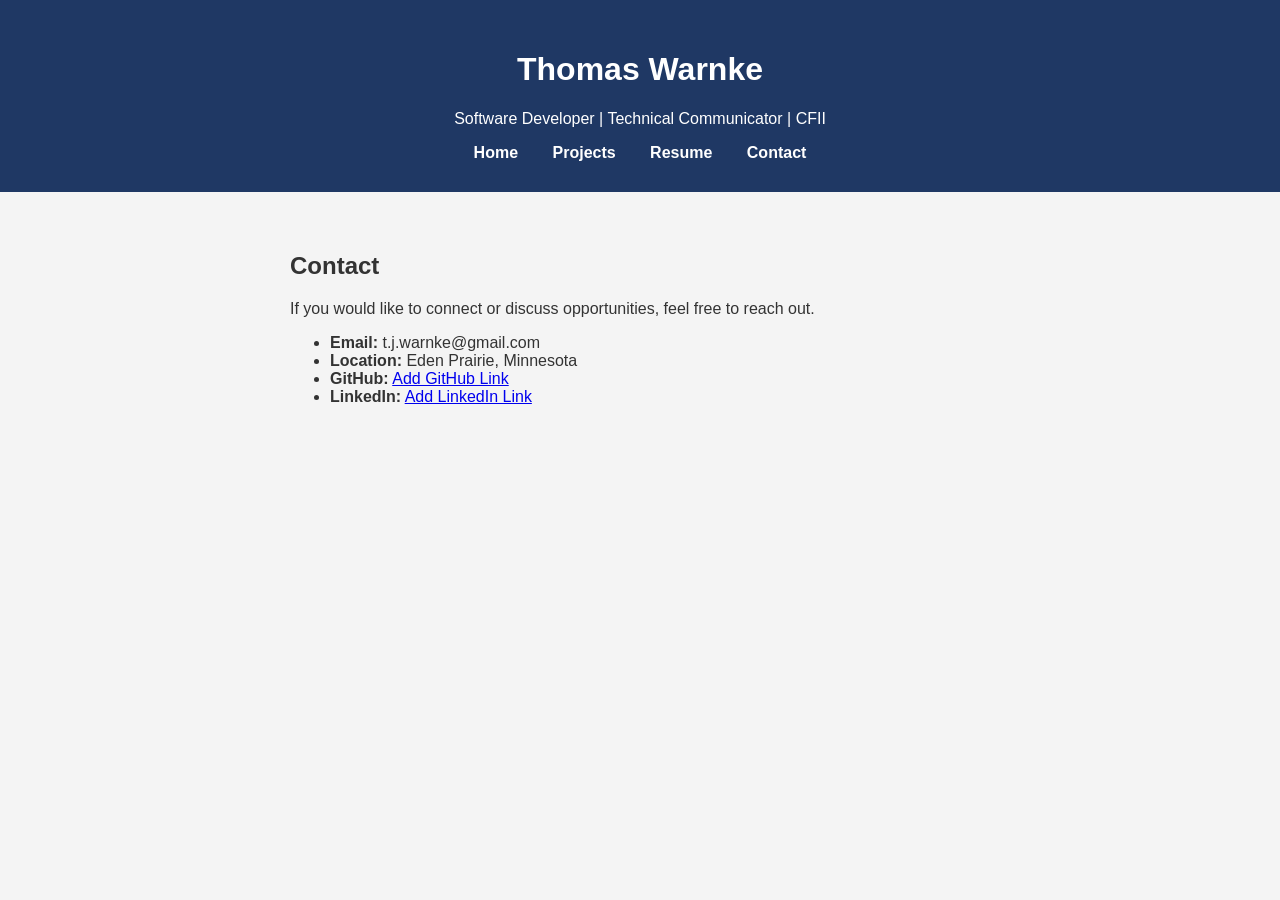
==== contact.html @ 33136bf6 "more pretty" ====
<!DOCTYPE html>
<html lang="en">

<head>
<meta charset="UTF-8">
<title>Contact | Thomas Warnke</title>
<link rel="stylesheet" href="style.css">
</head>

<body>

<header>

<h1>Thomas Warnke</h1>
<p>Software Developer | Technical Communicator | CFII</p>

<nav class="navbar">
<a href="index.html">Home</a>
<a href="projects.html">Projects</a>
<a href="resume.pdf">Resume</a>
<a href="contact.html">Contact</a>
</nav>

</header>

<section class="contact">

<h2>Contact</h2>

<p>If you would like to connect or discuss opportunities, feel free to reach out.</p>

<ul class="contact-list">
<li><strong>Email:</strong> t.j.warnke@gmail.com</li>
<li><strong>Location:</strong> Eden Prairie, Minnesota</li>
<li><strong>GitHub:</strong> <a href="#">Add GitHub Link</a></li>
<li><strong>LinkedIn:</strong> <a href="#">Add LinkedIn Link</a></li>
</ul>

</section>

</body>
</html>
---- style.css ----
body{
font-family: Arial, sans-serif;
margin:0;
background:#f4f4f4;
color:#333;
}

header{
background:#1f3864;
color:white;
text-align:center;
padding:30px;
}

.navbar{
margin-top:15px;
}

.navbar a{
color:white;
text-decoration:none;
margin:0 15px;
font-weight:bold;
}

.navbar a:hover{
text-decoration:underline;
}

.hero{
text-align:center;
padding:60px;
max-width:800px;
margin:auto;
}

.button{
background:#2e75b6;
color:white;
padding:10px 20px;
margin:10px;
display:inline-block;
text-decoration:none;
border-radius:5px;
}

.highlights{
max-width:900px;
margin:auto;
padding:40px;
}

.highlight-card{
background:white;
padding:20px;
margin-top:20px;
border-radius:8px;
box-shadow:0 2px 8px rgba(0,0,0,0.1);
}

.projects{
max-width:900px;
margin:auto;
padding:40px;
}

.project-card{
background:white;
padding:25px;
margin-top:25px;
border-radius:8px;
box-shadow:0 2px 8px rgba(0,0,0,0.1);
}

.contact{
max-width:700px;
margin:auto;
padding:40px;
}

footer{
text-align:center;
padding:20px;
background:#ddd;
margin-top:40px;
}
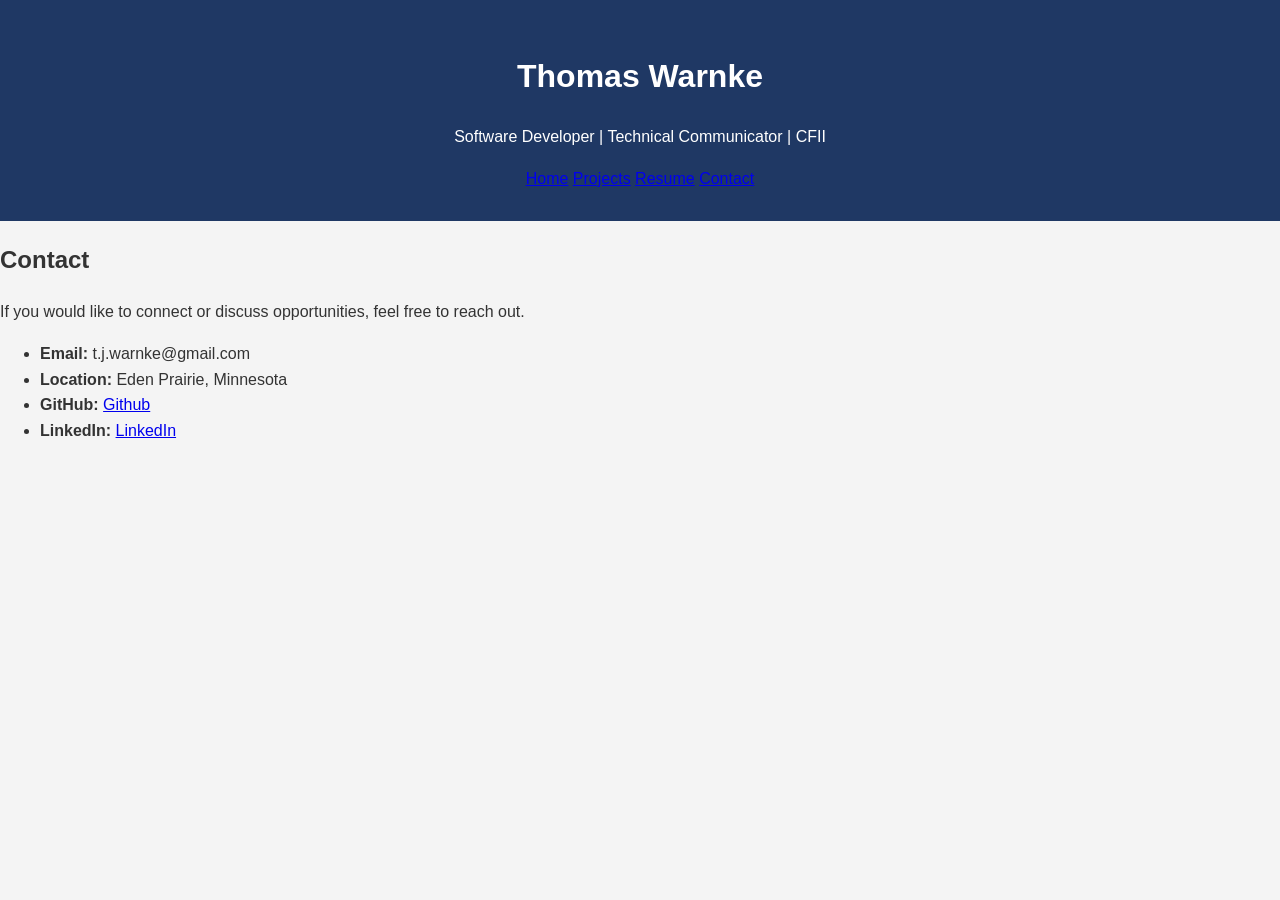
==== commit 063c2074: "fixes and improvements" ====
--- a/contact.html
+++ b/contact.html
@@ -32,8 +32,8 @@
 <ul class="contact-list">
 <li><strong>Email:</strong> t.j.warnke@gmail.com</li>
 <li><strong>Location:</strong> Eden Prairie, Minnesota</li>
-<li><strong>GitHub:</strong> <a href="#">Add GitHub Link</a></li>
-<li><strong>LinkedIn:</strong> <a href="#">Add LinkedIn Link</a></li>
+<li><strong>GitHub:</strong> <a href="https://github.com/tjwarnke">Github</a></li>
+<li><strong>LinkedIn:</strong> <a href="www.linkedin.com/in/tjwarnke/">LinkedIn</a></li>
 </ul>
 
 </section>
--- a/style.css
+++ b/style.css
@@ -3,6 +3,7 @@
 margin:0;
 background:#f4f4f4;
 color:#333;
+line-height:1.6;
 }
 
 header{
@@ -11,6 +12,8 @@
 text-align:center;
 padding:30px;
 }
+
+/* Navigation /
 
 .navbar{
 margin-top:15px;
@@ -27,12 +30,18 @@
 text-decoration:underline;
 }
 
-.hero{
-text-align:center;
-padding:60px;
-max-width:800px;
-margin:auto;
+/ Page layout spacing /
+
+.hero,
+.highlights,
+.projects,
+.contact{
+max-width:900px;
+margin:60px auto;
+padding:0 40px;
 }
+
+/ Buttons /
 
 .button{
 background:#2e75b6;
@@ -44,27 +53,9 @@
 border-radius:5px;
 }
 
-.highlights{
-max-width:900px;
-margin:auto;
-padding:40px;
-}
+/ Highlight cards /
 
 .highlight-card{
-background:white;
-padding:20px;
-margin-top:20px;
-border-radius:8px;
-box-shadow:0 2px 8px rgba(0,0,0,0.1);
-}
-
-.projects{
-max-width:900px;
-margin:auto;
-padding:40px;
-}
-
-.project-card{
 background:white;
 padding:25px;
 margin-top:25px;
@@ -72,15 +63,37 @@
 box-shadow:0 2px 8px rgba(0,0,0,0.1);
 }
 
-.contact{
-max-width:700px;
-margin:auto;
-padding:40px;
+/ Project cards /
+
+.project-card{
+background:white;
+padding:30px;
+margin-top:30px;
+border-radius:8px;
+box-shadow:0 2px 8px rgba(0,0,0,0.1);
 }
+
+/ Contact page spacing /
+
+.contact p{
+margin-bottom:30px;
+}
+
+.contact-list{
+list-style:none;
+padding:0;
+}
+
+.contact-list li{
+margin-bottom:18px;
+font-size:18px;
+}
+
+/ Footer */
 
 footer{
 text-align:center;
-padding:20px;
+padding:25px;
 background:#ddd;
-margin-top:40px;
+margin-top:60px;
 }
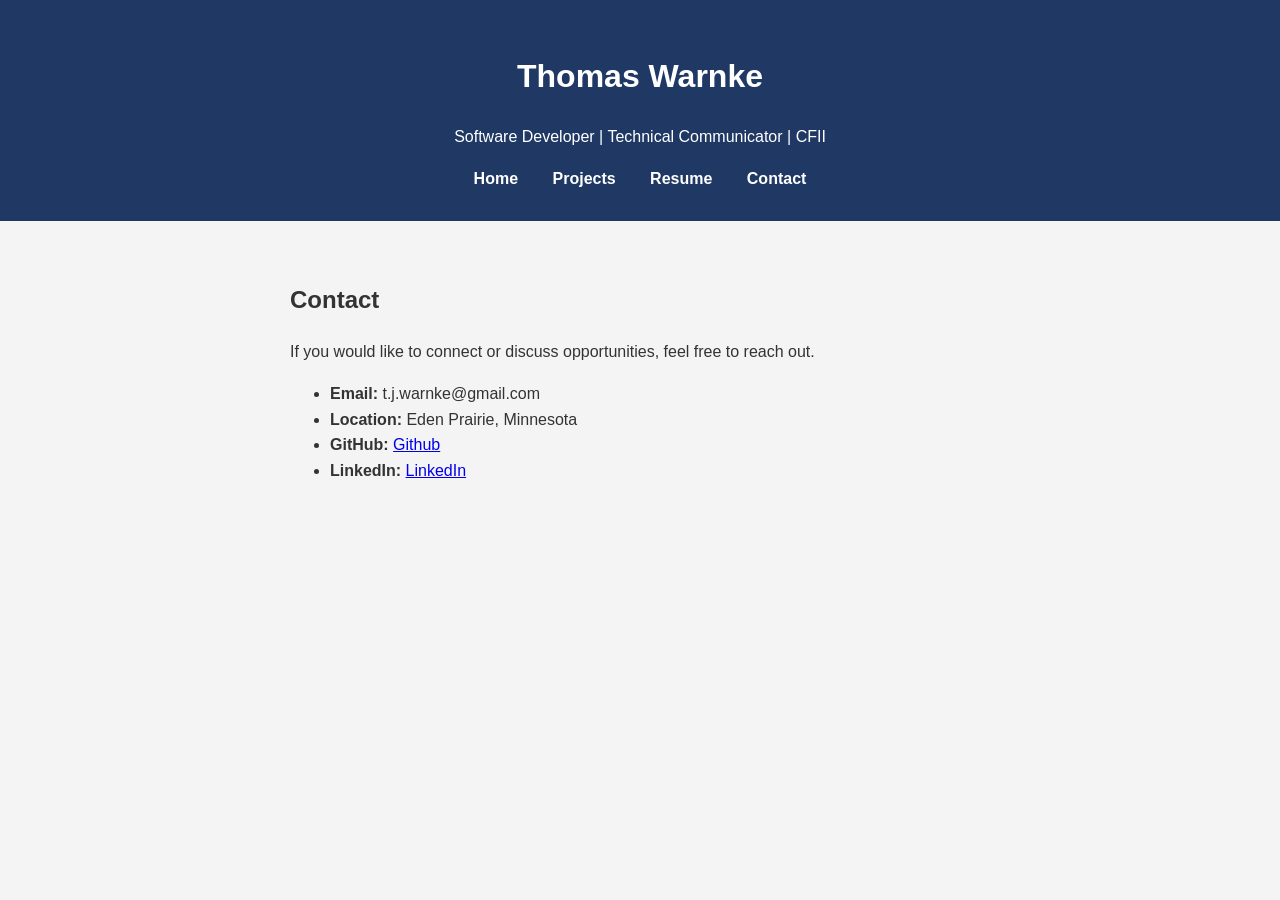
==== commit 5cc5eefb: "fix linkedin link" ====
--- a/contact.html
+++ b/contact.html
@@ -33,7 +33,7 @@
 <li><strong>Email:</strong> t.j.warnke@gmail.com</li>
 <li><strong>Location:</strong> Eden Prairie, Minnesota</li>
 <li><strong>GitHub:</strong> <a href="https://github.com/tjwarnke">Github</a></li>
-<li><strong>LinkedIn:</strong> <a href="www.linkedin.com/in/tjwarnke/">LinkedIn</a></li>
+<li><strong>LinkedIn:</strong> <a href="https://www.linkedin.com/in/tjwarnke/">LinkedIn</a></li>
 </ul>
 
 </section>
--- a/style.css
+++ b/style.css
@@ -12,8 +12,6 @@
 text-align:center;
 padding:30px;
 }
-
-/* Navigation /
 
 .navbar{
 margin-top:15px;
@@ -41,8 +39,6 @@
 padding:0 40px;
 }
 
-/ Buttons /
-
 .button{
 background:#2e75b6;
 color:white;
@@ -53,9 +49,27 @@
 border-radius:5px;
 }
 
-/ Highlight cards /
+.highlights{
+max-width:900px;
+margin:auto;
+padding:40px;
+}
 
 .highlight-card{
+background:white;
+padding:20px;
+margin-top:20px;
+border-radius:8px;
+box-shadow:0 2px 8px rgba(0,0,0,0.1);
+}
+
+.projects{
+max-width:900px;
+margin:auto;
+padding:40px;
+}
+
+.project-card{
 background:white;
 padding:25px;
 margin-top:25px;
@@ -63,37 +77,15 @@
 box-shadow:0 2px 8px rgba(0,0,0,0.1);
 }
 
-/ Project cards /
-
-.project-card{
-background:white;
-padding:30px;
-margin-top:30px;
-border-radius:8px;
-box-shadow:0 2px 8px rgba(0,0,0,0.1);
+.contact{
+max-width:700px;
+margin:auto;
+padding:40px;
 }
-
-/ Contact page spacing /
-
-.contact p{
-margin-bottom:30px;
-}
-
-.contact-list{
-list-style:none;
-padding:0;
-}
-
-.contact-list li{
-margin-bottom:18px;
-font-size:18px;
-}
-
-/ Footer */
 
 footer{
 text-align:center;
-padding:25px;
+padding:20px;
 background:#ddd;
-margin-top:60px;
+margin-top:40px;
 }
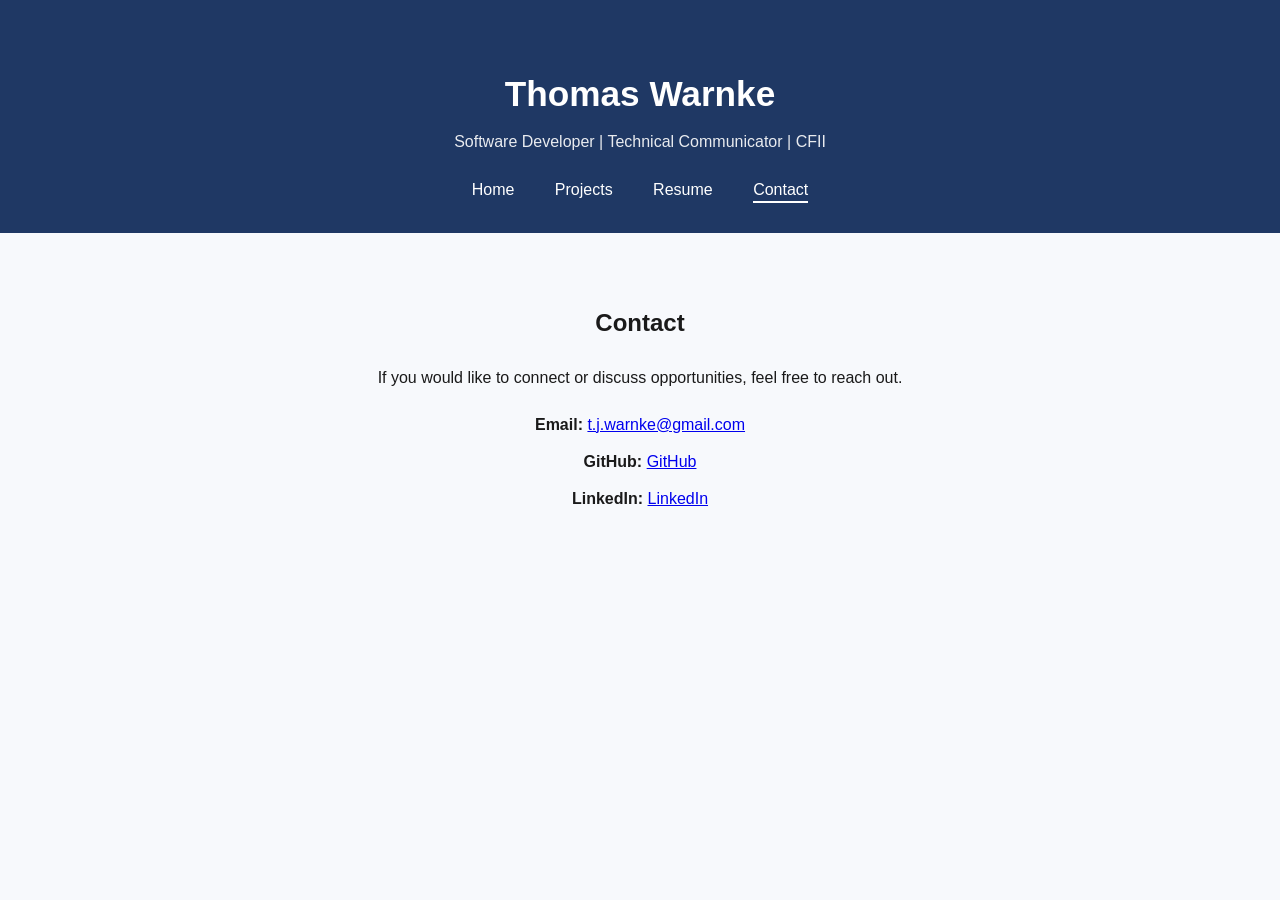
==== commit f1d13b60: "changes and improvements fix some formatting things including increased mobile support. Added a favi" ====
--- a/contact.html
+++ b/contact.html
@@ -5,6 +5,8 @@
 <meta charset="UTF-8">
 <title>Contact | Thomas Warnke</title>
 <link rel="stylesheet" href="style.css">
+<meta name="viewport" content="width=device-width, initial-scale=1.0">
+<link rel="icon" type="image/png" href="favicon.png">
 </head>
 
 <body>
@@ -18,7 +20,7 @@
 <a href="index.html">Home</a>
 <a href="projects.html">Projects</a>
 <a href="resume.pdf">Resume</a>
-<a href="contact.html">Contact</a>
+<a href="contact.html" class="active">Contact</a>
 </nav>
 
 </header>
@@ -30,9 +32,8 @@
 <p>If you would like to connect or discuss opportunities, feel free to reach out.</p>
 
 <ul class="contact-list">
-<li><strong>Email:</strong> t.j.warnke@gmail.com</li>
-<li><strong>Location:</strong> Eden Prairie, Minnesota</li>
-<li><strong>GitHub:</strong> <a href="https://github.com/tjwarnke">Github</a></li>
+<li><strong>Email:</strong> <a href="mailto:t.j.warnke@gmail.com">t.j.warnke@gmail.com</a></li>
+<li><strong>GitHub:</strong> <a href="https://github.com/tjwarnke">GitHub</a></li>
 <li><strong>LinkedIn:</strong> <a href="https://www.linkedin.com/in/tjwarnke/">LinkedIn</a></li>
 </ul>
 
--- a/style.css
+++ b/style.css
@@ -1,91 +1,236 @@
-body{
-font-family: Arial, sans-serif;
-margin:0;
-background:#f4f4f4;
-color:#333;
-line-height:1.6;
-}
-
-header{
-background:#1f3864;
-color:white;
-text-align:center;
-padding:30px;
-}
-
-.navbar{
-margin-top:15px;
-}
-
-.navbar a{
-color:white;
-text-decoration:none;
-margin:0 15px;
-font-weight:bold;
-}
-
-.navbar a:hover{
-text-decoration:underline;
-}
-
-/ Page layout spacing /
-
+/* Global Reset & Base */
+* {
+    box-sizing: border-box;
+}
+
+body {
+    font-family: -apple-system, BlinkMacSystemFont, "Segoe UI", Roboto, sans-serif;
+    margin: 0;
+    background: #f7f9fc;
+    color: #1a1a1a;
+    line-height: 1.7;
+}
+
+/* Header */
+header {
+    background: #1f3864;
+    color: white;
+    text-align: center;
+    padding: 40px 20px 30px;
+}
+
+header h1 {
+    margin-bottom: 5px;
+    font-size: 2.2rem;
+}
+
+header p {
+    margin: 0;
+    opacity: 0.9;
+}
+
+/* Navbar */
+.navbar {
+    margin-top: 20px;
+}
+
+.navbar a {
+    color: white;
+    text-decoration: none;
+    margin: 0 18px;
+    font-weight: 500;
+    position: relative;
+    padding-bottom: 5px;
+}
+
+/* Hover + Active underline animation */
+.navbar a::after {
+    content: "";
+    position: absolute;
+    left: 0;
+    bottom: 0;
+    width: 0%;
+    height: 2px;
+    background: #ffffff;
+    transition: width 0.3s ease;
+}
+
+.navbar a:hover::after,
+.navbar a.active::after {
+    width: 100%;
+}
+
+/* Sections */
 .hero,
 .highlights,
 .projects,
-.contact{
-max-width:900px;
-margin:60px auto;
-padding:0 40px;
-}
-
-.button{
-background:#2e75b6;
-color:white;
-padding:10px 20px;
-margin:10px;
-display:inline-block;
-text-decoration:none;
-border-radius:5px;
-}
-
-.highlights{
-max-width:900px;
-margin:auto;
-padding:40px;
-}
-
-.highlight-card{
-background:white;
-padding:20px;
-margin-top:20px;
-border-radius:8px;
-box-shadow:0 2px 8px rgba(0,0,0,0.1);
-}
-
-.projects{
-max-width:900px;
-margin:auto;
-padding:40px;
-}
-
-.project-card{
-background:white;
-padding:25px;
-margin-top:25px;
-border-radius:8px;
-box-shadow:0 2px 8px rgba(0,0,0,0.1);
-}
-
-.contact{
-max-width:700px;
-margin:auto;
-padding:40px;
-}
-
-footer{
-text-align:center;
-padding:20px;
-background:#ddd;
-margin-top:40px;
-}+.contact {
+    max-width: 1000px;
+    margin: 70px auto;
+    padding: 0 30px;
+    text-align: center;
+}
+
+/* Hero */
+.hero h2 {
+    font-size: 2rem;
+    margin-bottom: 15px;
+}
+
+.hero p {
+    max-width: 650px;
+    margin: 0 auto 25px;
+    color: #444;
+}
+
+/* Buttons */
+.button {
+    background: #2e75b6;
+    color: white;
+    padding: 12px 24px;
+    margin: 10px;
+    display: inline-block;
+    text-decoration: none;
+    border-radius: 6px;
+    font-weight: 500;
+    transition: all 0.25s ease;
+}
+
+.button:hover {
+    background: #245a8d;
+    transform: translateY(-2px);
+}
+
+/* Cards Layout */
+.highlight-card,
+.project-card {
+    background: white;
+    padding: 25px;
+    margin-top: 25px;
+    border-radius: 10px;
+    box-shadow: 0 4px 14px rgba(0, 0, 0, 0.08);
+    text-align: left;
+    transition: transform 0.2s ease, box-shadow 0.2s ease;
+    height:100%;
+}
+
+.highlight-card:hover,
+.project-card:hover {
+    transform: translateY(-4px);
+    box-shadow: 0 8px 20px rgba(0, 0, 0, 0.12);
+}
+
+/* Grid for Highlights */
+.highlights {
+    max-width: 1000px;
+    margin: 70px auto;
+    padding: 0 30px;
+
+    display: grid;
+    grid-template-columns: repeat(auto-fit, minmax(250px, 1fr));
+    gap: 25px;
+
+    align-items: stretch;
+}
+
+.highlights h2 {
+    grid-column: 1 / -1;
+    text-align: center;
+}
+
+
+/* Projects */
+.projects {
+    max-width: 1000px;
+}
+
+/* Contact */
+.contact {
+    max-width: 700px;
+}
+
+.contact-list {
+    list-style: none;
+    padding: 0;
+    margin-top: 20px;
+}
+
+.contact-list li {
+    margin: 10px 0;
+    font-size: 1.05rem;
+}
+
+/* Footer */
+footer {
+    text-align: center;
+    padding: 25px;
+    background: #e5e7eb;
+    margin-top: 60px;
+    font-size: 0.9rem;
+    color: #555;
+}
+
+/* Mobile Responsiveness */
+@media (max-width: 768px) {
+
+    header {
+        padding: 25px 15px;
+    }
+
+    header h1 {
+        font-size: 1.8rem;
+    }
+
+    header p {
+        font-size: 0.95rem;
+    }
+
+    /* Stack navbar vertically */
+    .navbar {
+        display: flex;
+        flex-direction: column;
+        gap: 10px;
+    }
+
+    .navbar a {
+        margin: 0;
+    }
+
+    /* Reduce section spacing */
+    .hero,
+    .highlights,
+    .projects,
+    .contact {
+        margin: 40px auto;
+        padding: 0 20px;
+    }
+
+    .hero h2 {
+        font-size: 1.6rem;
+    }
+
+    .hero p {
+        font-size: 0.95rem;
+    }
+
+    /* Buttons full width */
+    .button {
+        display: block;
+        width: 100%;
+        max-width: 300px;
+        margin: 10px auto;
+        text-align: center;
+    }
+
+    /* Cards spacing */
+    .highlight-card,
+    .project-card {
+        padding: 20px;
+        height: 100%;
+}
+    }
+
+    /* Contact text */
+    .contact-list li {
+        font-size: 1rem;
+    }
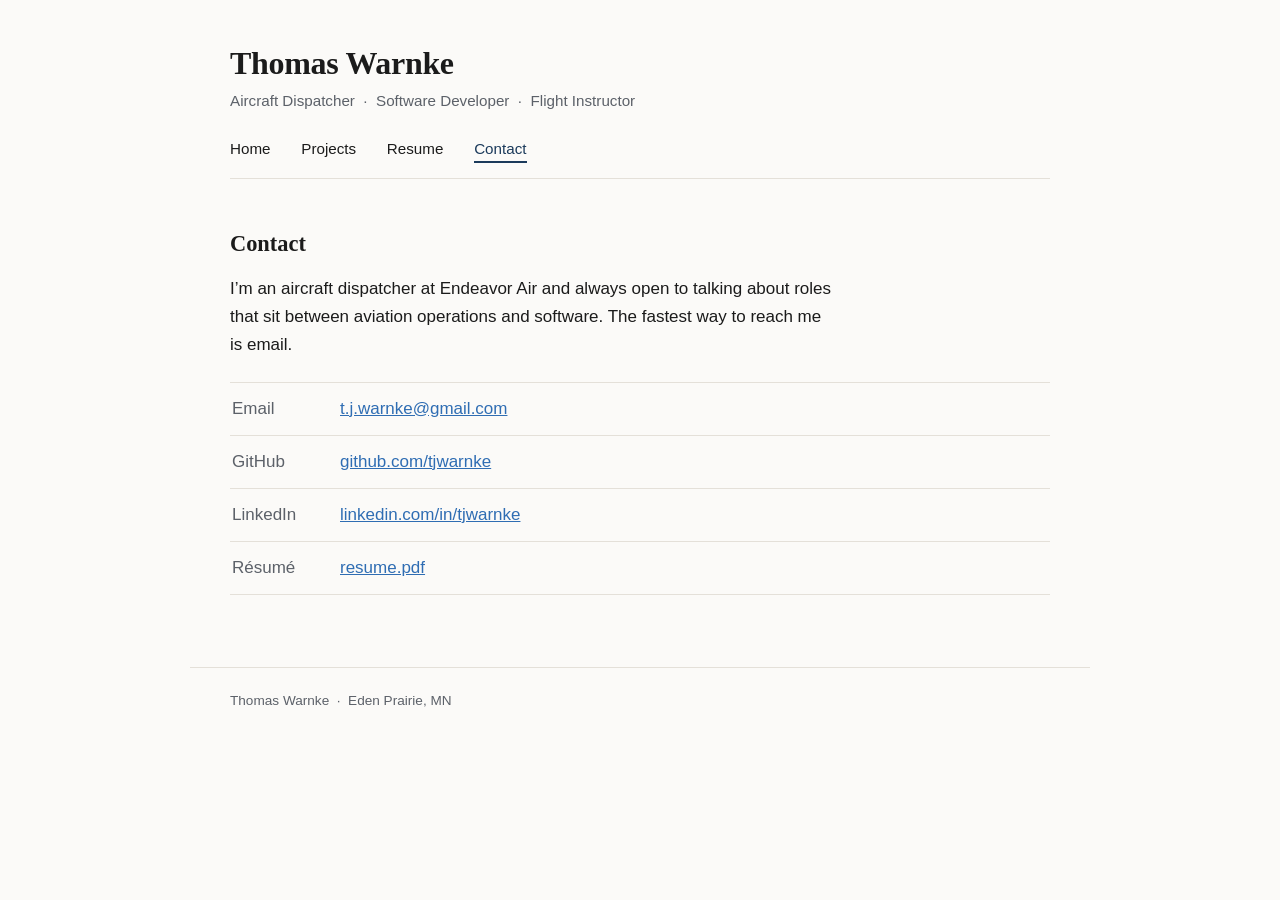
==== commit 28ba5f31: "updated" ====
--- a/contact.html
+++ b/contact.html
@@ -6,15 +6,15 @@
 <title>Contact | Thomas Warnke</title>
 <link rel="stylesheet" href="style.css">
 <meta name="viewport" content="width=device-width, initial-scale=1.0">
+<meta name="description" content="Get in touch with Thomas Warnke.">
 <link rel="icon" type="image/png" href="favicon.png">
 </head>
 
 <body>
 
 <header>
-
 <h1>Thomas Warnke</h1>
-<p>Software Developer | Technical Communicator | CFII</p>
+<p class="tagline">Aircraft Dispatcher &nbsp;·&nbsp; Software Developer &nbsp;·&nbsp; Flight Instructor</p>
 
 <nav class="navbar">
 <a href="index.html">Home</a>
@@ -25,19 +25,31 @@
 
 </header>
 
+<main>
+
 <section class="contact">
 
 <h2>Contact</h2>
 
-<p>If you would like to connect or discuss opportunities, feel free to reach out.</p>
+<p>
+I&rsquo;m an aircraft dispatcher at Endeavor Air and always open to talking about roles that
+sit between aviation operations and software. The fastest way to reach me is email.
+</p>
 
 <ul class="contact-list">
-<li><strong>Email:</strong> <a href="mailto:t.j.warnke@gmail.com">t.j.warnke@gmail.com</a></li>
-<li><strong>GitHub:</strong> <a href="https://github.com/tjwarnke">GitHub</a></li>
-<li><strong>LinkedIn:</strong> <a href="https://www.linkedin.com/in/tjwarnke/">LinkedIn</a></li>
+<li><strong>Email</strong><a href="mailto:t.j.warnke@gmail.com">t.j.warnke@gmail.com</a></li>
+<li><strong>GitHub</strong><a href="https://github.com/tjwarnke">github.com/tjwarnke</a></li>
+<li><strong>LinkedIn</strong><a href="https://www.linkedin.com/in/tjwarnke/">linkedin.com/in/tjwarnke</a></li>
+<li><strong>Résumé</strong><a href="resume.pdf">resume.pdf</a></li>
 </ul>
 
 </section>
 
+</main>
+
+<footer>
+<p>Thomas Warnke &nbsp;·&nbsp; Eden Prairie, MN</p>
+</footer>
+
 </body>
-</html>+</html>
--- a/style.css
+++ b/style.css
@@ -1,236 +1,246 @@
-/* Global Reset & Base */
-* {
-    box-sizing: border-box;
-}
+/* ---------- Base ---------- */
+:root {
+    --bg: #fbfaf8;
+    --surface: #ffffff;
+    --ink: #1b1b1b;
+    --muted: #5c6169;
+    --line: #e4e0d9;
+    --accent: #1b3a5b;
+    --accent-bright: #2f6db3;
+    --measure: 64ch;
+    --pad: clamp(20px, 5vw, 40px);
+}
+
+* { box-sizing: border-box; }
+
+html { -webkit-text-size-adjust: 100%; }
 
 body {
-    font-family: -apple-system, BlinkMacSystemFont, "Segoe UI", Roboto, sans-serif;
+    font-family: -apple-system, BlinkMacSystemFont, "Segoe UI", Roboto, Helvetica, Arial, sans-serif;
     margin: 0;
-    background: #f7f9fc;
-    color: #1a1a1a;
-    line-height: 1.7;
-}
-
-/* Header */
+    background: var(--bg);
+    color: var(--ink);
+    line-height: 1.65;
+    font-size: 17px;
+}
+
+h1, h2, h3 {
+    font-family: Charter, "Iowan Old Style", "Palatino Linotype", Palatino, Georgia, serif;
+    line-height: 1.2;
+    color: var(--ink);
+}
+
+a { color: var(--accent-bright); }
+a:hover { color: var(--accent); }
+
+/* ---------- Header ---------- */
 header {
-    background: #1f3864;
-    color: white;
-    text-align: center;
-    padding: 40px 20px 30px;
+    max-width: 900px;
+    margin: 0 auto;
+    padding: 44px var(--pad) 0;
 }
 
 header h1 {
-    margin-bottom: 5px;
-    font-size: 2.2rem;
-}
-
-header p {
     margin: 0;
-    opacity: 0.9;
-}
-
-/* Navbar */
+    font-size: 2rem;
+    letter-spacing: -0.01em;
+}
+
+.tagline {
+    margin: 6px 0 0;
+    color: var(--muted);
+    font-size: 0.95rem;
+}
+
 .navbar {
-    margin-top: 20px;
+    margin-top: 22px;
+    padding-bottom: 14px;
+    border-bottom: 1px solid var(--line);
 }
 
 .navbar a {
-    color: white;
+    color: var(--ink);
     text-decoration: none;
-    margin: 0 18px;
+    margin-right: 26px;
+    font-size: 0.95rem;
     font-weight: 500;
     position: relative;
-    padding-bottom: 5px;
-}
-
-/* Hover + Active underline animation */
+    padding-bottom: 6px;
+}
+
 .navbar a::after {
     content: "";
     position: absolute;
     left: 0;
     bottom: 0;
-    width: 0%;
+    width: 0;
     height: 2px;
-    background: #ffffff;
-    transition: width 0.3s ease;
+    background: var(--accent);
+    transition: width 0.25s ease;
 }
 
 .navbar a:hover::after,
-.navbar a.active::after {
-    width: 100%;
-}
-
-/* Sections */
-.hero,
-.highlights,
-.projects,
-.contact {
-    max-width: 1000px;
-    margin: 70px auto;
-    padding: 0 30px;
-    text-align: center;
-}
-
-/* Hero */
+.navbar a.active::after { width: 100%; }
+
+.navbar a.active { color: var(--accent); }
+
+/* ---------- Layout ---------- */
+main {
+    max-width: 900px;
+    margin: 0 auto;
+    padding: 0 var(--pad);
+}
+
+section { margin: 52px 0; }
+
+section > h2 {
+    font-size: 1.4rem;
+    margin: 0 0 18px;
+}
+
+.section-intro {
+    color: var(--muted);
+    max-width: var(--measure);
+    margin: -6px 0 26px;
+}
+
+/* ---------- Hero ---------- */
 .hero h2 {
-    font-size: 2rem;
-    margin-bottom: 15px;
+    font-size: clamp(1.7rem, 4vw, 2.4rem);
+    max-width: 18ch;
+    margin: 0 0 20px;
+    letter-spacing: -0.015em;
 }
 
 .hero p {
-    max-width: 650px;
-    margin: 0 auto 25px;
-    color: #444;
-}
-
-/* Buttons */
+    max-width: var(--measure);
+    margin: 0 0 18px;
+    color: #33373d;
+}
+
+.cta-row {
+    margin-top: 28px;
+    display: flex;
+    flex-wrap: wrap;
+    gap: 12px;
+}
+
+/* ---------- Buttons ---------- */
 .button {
-    background: #2e75b6;
-    color: white;
-    padding: 12px 24px;
-    margin: 10px;
     display: inline-block;
+    background: var(--accent);
+    color: #fff;
+    padding: 11px 20px;
+    border: 1px solid var(--accent);
+    border-radius: 4px;
     text-decoration: none;
-    border-radius: 6px;
+    font-size: 0.95rem;
     font-weight: 500;
-    transition: all 0.25s ease;
-}
-
-.button:hover {
-    background: #245a8d;
-    transform: translateY(-2px);
-}
-
-/* Cards Layout */
+    transition: background 0.2s ease, color 0.2s ease;
+}
+
+.button:hover { background: #16304a; color: #fff; }
+
+.button-ghost {
+    background: transparent;
+    color: var(--accent);
+    border-color: var(--line);
+}
+
+.button-ghost:hover { background: #fff; color: var(--accent); border-color: var(--accent); }
+
+/* ---------- Cards ---------- */
+.highlights { display: grid; gap: 16px; }
+
+.project-grid {
+    display: grid;
+    gap: 16px;
+    grid-template-columns: repeat(auto-fit, minmax(280px, 1fr));
+}
+
 .highlight-card,
 .project-card {
-    background: white;
-    padding: 25px;
-    margin-top: 25px;
-    border-radius: 10px;
-    box-shadow: 0 4px 14px rgba(0, 0, 0, 0.08);
-    text-align: left;
-    transition: transform 0.2s ease, box-shadow 0.2s ease;
-    height:100%;
-}
-
-.highlight-card:hover,
-.project-card:hover {
-    transform: translateY(-4px);
-    box-shadow: 0 8px 20px rgba(0, 0, 0, 0.12);
-}
-
-/* Grid for Highlights */
-.highlights {
-    max-width: 1000px;
-    margin: 70px auto;
-    padding: 0 30px;
-
-    display: grid;
-    grid-template-columns: repeat(auto-fit, minmax(250px, 1fr));
-    gap: 25px;
-
-    align-items: stretch;
-}
-
-.highlights h2 {
-    grid-column: 1 / -1;
-    text-align: center;
-}
-
-
-/* Projects */
-.projects {
-    max-width: 1000px;
-}
-
-/* Contact */
-.contact {
-    max-width: 700px;
-}
+    background: var(--surface);
+    border: 1px solid var(--line);
+    border-left: 3px solid var(--accent);
+    border-radius: 4px;
+    padding: 20px 22px;
+}
+
+.highlight-card h3,
+.project-card h3 {
+    margin: 0 0 8px;
+    font-size: 1.15rem;
+}
+
+.highlight-card p,
+.project-card p { margin: 0; }
+
+.highlight-card p + p,
+.project-card p + p { margin-top: 10px; }
+
+.tags {
+    color: var(--muted);
+    font-size: 0.8rem;
+    letter-spacing: 0.03em;
+    text-transform: uppercase;
+}
+
+.links { font-size: 0.9rem; }
+.links a { margin-right: 16px; font-weight: 500; }
+
+/* ---------- Contact ---------- */
+.contact p { max-width: var(--measure); }
 
 .contact-list {
     list-style: none;
     padding: 0;
-    margin-top: 20px;
+    margin: 22px 0 0;
+    border-top: 1px solid var(--line);
 }
 
 .contact-list li {
-    margin: 10px 0;
-    font-size: 1.05rem;
-}
-
-/* Footer */
+    display: flex;
+    gap: 18px;
+    padding: 12px 2px;
+    border-bottom: 1px solid var(--line);
+}
+
+.contact-list li strong {
+    flex: 0 0 90px;
+    color: var(--muted);
+    font-weight: 500;
+}
+
+/* ---------- Footer ---------- */
 footer {
-    text-align: center;
-    padding: 25px;
-    background: #e5e7eb;
-    margin-top: 60px;
-    font-size: 0.9rem;
-    color: #555;
-}
-
-/* Mobile Responsiveness */
-@media (max-width: 768px) {
-
-    header {
-        padding: 25px 15px;
+    max-width: 900px;
+    margin: 72px auto 0;
+    padding: 22px var(--pad) 40px;
+    border-top: 1px solid var(--line);
+    color: var(--muted);
+    font-size: 0.85rem;
+}
+
+footer p { margin: 0; }
+footer a { color: var(--muted); }
+footer a:hover { color: var(--accent); }
+
+/* ---------- Mobile ---------- */
+@media (max-width: 620px) {
+    body { font-size: 16px; }
+
+    header { padding-top: 32px; }
+
+    .navbar a {
+        display: inline-block;
+        margin: 0 20px 6px 0;
     }
 
-    header h1 {
-        font-size: 1.8rem;
-    }
-
-    header p {
-        font-size: 0.95rem;
-    }
-
-    /* Stack navbar vertically */
-    .navbar {
-        display: flex;
-        flex-direction: column;
-        gap: 10px;
-    }
-
-    .navbar a {
-        margin: 0;
-    }
-
-    /* Reduce section spacing */
-    .hero,
-    .highlights,
-    .projects,
-    .contact {
-        margin: 40px auto;
-        padding: 0 20px;
-    }
-
-    .hero h2 {
-        font-size: 1.6rem;
-    }
-
-    .hero p {
-        font-size: 0.95rem;
-    }
-
-    /* Buttons full width */
-    .button {
-        display: block;
-        width: 100%;
-        max-width: 300px;
-        margin: 10px auto;
-        text-align: center;
-    }
-
-    /* Cards spacing */
-    .highlight-card,
-    .project-card {
-        padding: 20px;
-        height: 100%;
-}
-    }
-
-    /* Contact text */
-    .contact-list li {
-        font-size: 1rem;
-    }
+    section { margin: 40px 0; }
+
+    .cta-row .button { flex: 1 1 100%; text-align: center; }
+
+    .contact-list li { flex-direction: column; gap: 2px; }
+    .contact-list li strong { flex-basis: auto; }
+}
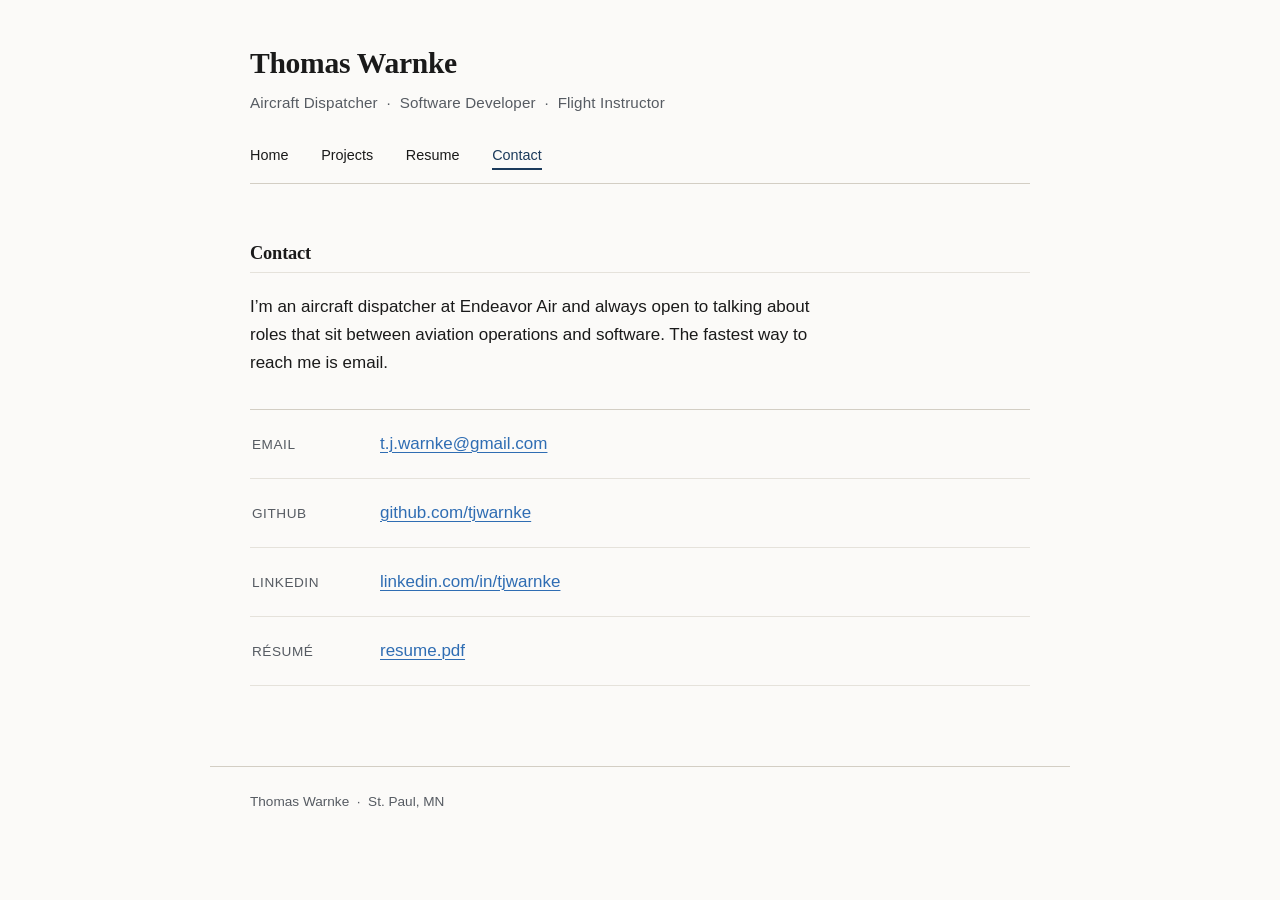
==== commit 2021b26b: "more changes" ====
--- a/contact.html
+++ b/contact.html
@@ -48,7 +48,7 @@
 </main>
 
 <footer>
-<p>Thomas Warnke &nbsp;·&nbsp; Eden Prairie, MN</p>
+<p>Thomas Warnke &nbsp;·&nbsp; St. Paul, MN</p>
 </footer>
 
 </body>
--- a/style.css
+++ b/style.css
@@ -1,13 +1,15 @@
-/* ---------- Base ---------- */
+/* ---------- Tokens ---------- */
 :root {
     --bg: #fbfaf8;
     --surface: #ffffff;
-    --ink: #1b1b1b;
-    --muted: #5c6169;
-    --line: #e4e0d9;
+    --ink: #1a1a1a;
+    --muted: #565b62;
+    --line: #e5e2db;
+    --line-strong: #d3cec4;
     --accent: #1b3a5b;
     --accent-bright: #2f6db3;
-    --measure: 64ch;
+    --measure: 62ch;
+    --wrap: 860px;
     --pad: clamp(20px, 5vw, 40px);
 }
 
@@ -22,47 +24,53 @@
     color: var(--ink);
     line-height: 1.65;
     font-size: 17px;
+    -webkit-font-smoothing: antialiased;
 }
 
 h1, h2, h3 {
     font-family: Charter, "Iowan Old Style", "Palatino Linotype", Palatino, Georgia, serif;
     line-height: 1.2;
+    letter-spacing: -0.01em;
     color: var(--ink);
 }
 
-a { color: var(--accent-bright); }
+a {
+    color: var(--accent-bright);
+    text-underline-offset: 0.15em;
+    text-decoration-thickness: 1px;
+}
 a:hover { color: var(--accent); }
 
 /* ---------- Header ---------- */
 header {
-    max-width: 900px;
+    max-width: var(--wrap);
     margin: 0 auto;
-    padding: 44px var(--pad) 0;
+    padding: 46px var(--pad) 0;
 }
 
 header h1 {
     margin: 0;
-    font-size: 2rem;
-    letter-spacing: -0.01em;
+    font-size: 1.85rem;
 }
 
 .tagline {
-    margin: 6px 0 0;
+    margin: 8px 0 0;
     color: var(--muted);
     font-size: 0.95rem;
+    letter-spacing: 0.01em;
 }
 
 .navbar {
-    margin-top: 22px;
+    margin-top: 26px;
     padding-bottom: 14px;
-    border-bottom: 1px solid var(--line);
+    border-bottom: 1px solid var(--line-strong);
 }
 
 .navbar a {
     color: var(--ink);
     text-decoration: none;
-    margin-right: 26px;
-    font-size: 0.95rem;
+    margin-right: 28px;
+    font-size: 0.9rem;
     font-weight: 500;
     position: relative;
     padding-bottom: 6px;
@@ -72,54 +80,62 @@
     content: "";
     position: absolute;
     left: 0;
-    bottom: 0;
-    width: 0;
+    bottom: -1px;
+    width: 100%;
     height: 2px;
     background: var(--accent);
-    transition: width 0.25s ease;
+    transform: scaleX(0);
+    transform-origin: left;
+    transition: transform 0.25s ease;
 }
 
 .navbar a:hover::after,
-.navbar a.active::after { width: 100%; }
+.navbar a.active::after { transform: scaleX(1); }
 
 .navbar a.active { color: var(--accent); }
 
 /* ---------- Layout ---------- */
 main {
-    max-width: 900px;
+    max-width: var(--wrap);
     margin: 0 auto;
     padding: 0 var(--pad);
 }
 
-section { margin: 52px 0; }
+section { margin: 58px 0; }
 
 section > h2 {
-    font-size: 1.4rem;
-    margin: 0 0 18px;
+    font-size: 1.15rem;
+    margin: 0 0 20px;
+    padding-bottom: 8px;
+    border-bottom: 1px solid var(--line);
 }
 
 .section-intro {
     color: var(--muted);
     max-width: var(--measure);
-    margin: -6px 0 26px;
+    margin: -8px 0 26px;
 }
 
 /* ---------- Hero ---------- */
+.hero { margin-top: 52px; }
+
 .hero h2 {
-    font-size: clamp(1.7rem, 4vw, 2.4rem);
-    max-width: 18ch;
-    margin: 0 0 20px;
-    letter-spacing: -0.015em;
+    font-size: clamp(1.55rem, 3.2vw, 2rem);
+    line-height: 1.2;
+    letter-spacing: -0.02em;
+    margin: 0 0 22px;
+    padding: 0;
+    border: 0;
 }
 
 .hero p {
     max-width: var(--measure);
     margin: 0 0 18px;
-    color: #33373d;
+    color: #34383e;
 }
 
 .cta-row {
-    margin-top: 28px;
+    margin-top: 30px;
     display: flex;
     flex-wrap: wrap;
     gap: 12px;
@@ -130,64 +146,67 @@
     display: inline-block;
     background: var(--accent);
     color: #fff;
-    padding: 11px 20px;
+    padding: 12px 22px;
     border: 1px solid var(--accent);
-    border-radius: 4px;
+    border-radius: 6px;
     text-decoration: none;
-    font-size: 0.95rem;
+    font-size: 0.92rem;
     font-weight: 500;
-    transition: background 0.2s ease, color 0.2s ease;
-}
-
-.button:hover { background: #16304a; color: #fff; }
+    transition: background 0.18s ease, border-color 0.18s ease, color 0.18s ease;
+}
+
+.button:hover { background: #15304a; border-color: #15304a; color: #fff; }
 
 .button-ghost {
     background: transparent;
     color: var(--accent);
-    border-color: var(--line);
+    border-color: var(--line-strong);
 }
 
 .button-ghost:hover { background: #fff; color: var(--accent); border-color: var(--accent); }
 
 /* ---------- Cards ---------- */
-.highlights { display: grid; gap: 16px; }
+.highlights { display: grid; gap: 18px; }
 
 .project-grid {
     display: grid;
-    gap: 16px;
-    grid-template-columns: repeat(auto-fit, minmax(280px, 1fr));
+    gap: 18px;
+    grid-template-columns: repeat(auto-fit, minmax(290px, 1fr));
 }
 
 .highlight-card,
 .project-card {
     background: var(--surface);
-    border: 1px solid var(--line);
-    border-left: 3px solid var(--accent);
-    border-radius: 4px;
-    padding: 20px 22px;
-}
+    border: 1px solid var(--line-strong);
+    border-radius: 8px;
+    padding: 24px 26px;
+    transition: border-color 0.18s ease;
+}
+
+.highlight-card:hover,
+.project-card:hover { border-color: #b9b2a3; }
 
 .highlight-card h3,
 .project-card h3 {
-    margin: 0 0 8px;
-    font-size: 1.15rem;
+    margin: 0 0 10px;
+    font-size: 1.1rem;
 }
 
 .highlight-card p,
 .project-card p { margin: 0; }
 
 .highlight-card p + p,
-.project-card p + p { margin-top: 10px; }
+.project-card p + p { margin-top: 12px; }
 
 .tags {
     color: var(--muted);
-    font-size: 0.8rem;
-    letter-spacing: 0.03em;
+    font-size: 0.75rem;
+    letter-spacing: 0.06em;
     text-transform: uppercase;
 }
 
-.links { font-size: 0.9rem; }
-.links a { margin-right: 16px; font-weight: 500; }
+.links { font-size: 0.9rem; margin-top: 14px; }
+.links a { margin-right: 18px; font-weight: 500; }
 
 /* ---------- Contact ---------- */
 .contact p { max-width: var(--measure); }
@@ -195,29 +214,35 @@
 .contact-list {
     list-style: none;
     padding: 0;
-    margin: 22px 0 0;
-    border-top: 1px solid var(--line);
+    margin: 32px 0 0;
+    border-top: 1px solid var(--line-strong);
 }
 
 .contact-list li {
     display: flex;
-    gap: 18px;
-    padding: 12px 2px;
+    align-items: baseline;
+    gap: 32px;
+    padding: 20px 2px;
     border-bottom: 1px solid var(--line);
 }
 
 .contact-list li strong {
-    flex: 0 0 90px;
+    flex: 0 0 96px;
     color: var(--muted);
     font-weight: 500;
-}
+    font-size: 0.85rem;
+    letter-spacing: 0.04em;
+    text-transform: uppercase;
+}
+
+.contact-list li a { word-break: break-word; }
 
 /* ---------- Footer ---------- */
 footer {
-    max-width: 900px;
-    margin: 72px auto 0;
-    padding: 22px var(--pad) 40px;
-    border-top: 1px solid var(--line);
+    max-width: var(--wrap);
+    margin: 80px auto 0;
+    padding: 24px var(--pad) 44px;
+    border-top: 1px solid var(--line-strong);
     color: var(--muted);
     font-size: 0.85rem;
 }
@@ -230,17 +255,22 @@
 @media (max-width: 620px) {
     body { font-size: 16px; }
 
-    header { padding-top: 32px; }
+    header { padding-top: 34px; }
 
     .navbar a {
         display: inline-block;
-        margin: 0 20px 6px 0;
+        margin: 0 22px 8px 0;
     }
 
-    section { margin: 40px 0; }
+    section { margin: 44px 0; }
+    .hero { margin-top: 40px; }
 
     .cta-row .button { flex: 1 1 100%; text-align: center; }
 
-    .contact-list li { flex-direction: column; gap: 2px; }
+    .contact-list li {
+        flex-direction: column;
+        gap: 4px;
+        padding: 16px 2px;
+    }
     .contact-list li strong { flex-basis: auto; }
 }
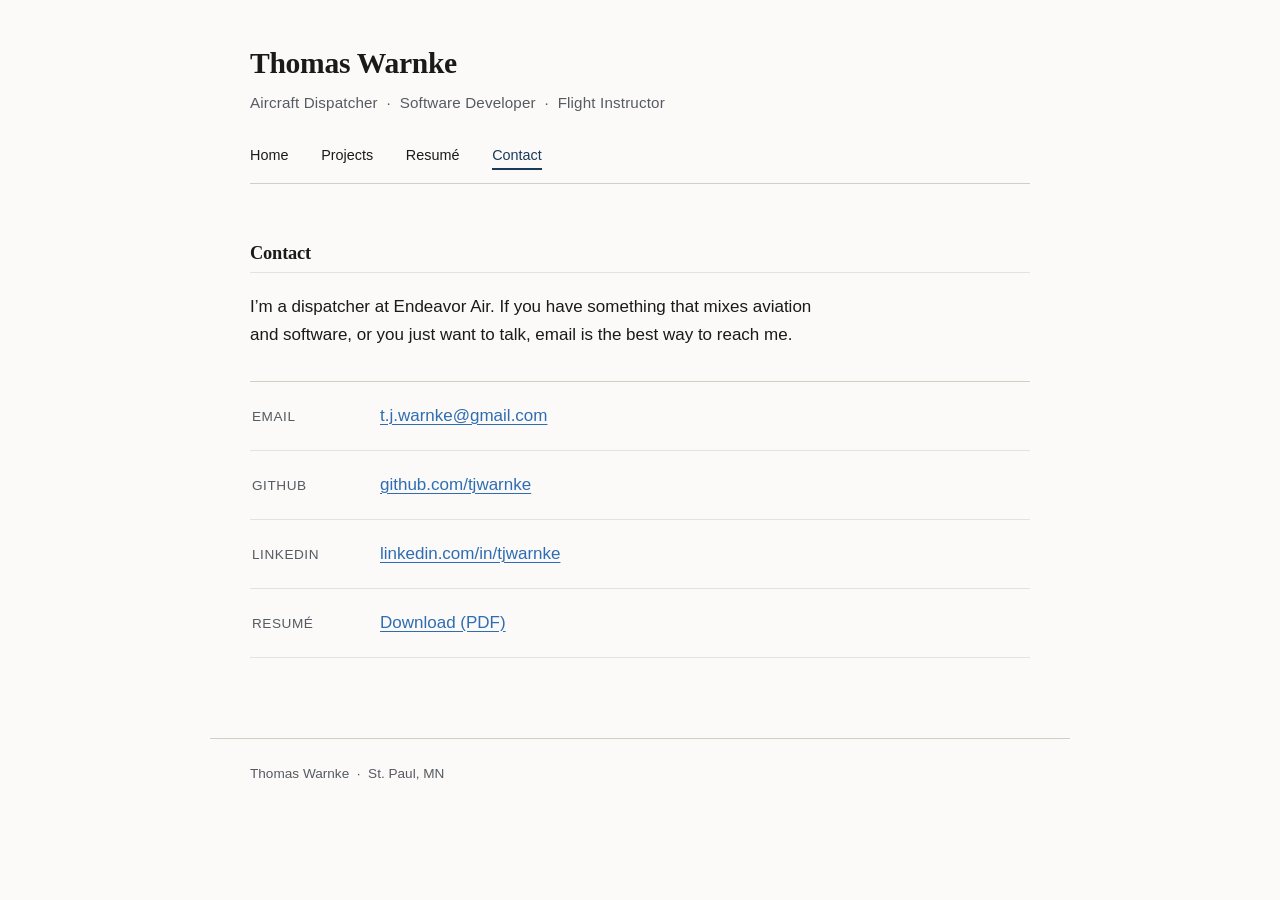
==== commit 7c3dd5e2: "Rewrite site copy in a plainer voice; add flight-school project - Reworked prose on all pages to sou" ====
--- a/contact.html
+++ b/contact.html
@@ -19,7 +19,7 @@
 <nav class="navbar">
 <a href="index.html">Home</a>
 <a href="projects.html">Projects</a>
-<a href="resume.pdf">Resume</a>
+<a href="resume.pdf">Resumé</a>
 <a href="contact.html" class="active">Contact</a>
 </nav>
 
@@ -32,15 +32,15 @@
 <h2>Contact</h2>
 
 <p>
-I&rsquo;m an aircraft dispatcher at Endeavor Air and always open to talking about roles that
-sit between aviation operations and software. The fastest way to reach me is email.
+I&rsquo;m a dispatcher at Endeavor Air. If you have something that mixes aviation and software,
+or you just want to talk, email is the best way to reach me.
 </p>
 
 <ul class="contact-list">
 <li><strong>Email</strong><a href="mailto:t.j.warnke@gmail.com">t.j.warnke@gmail.com</a></li>
 <li><strong>GitHub</strong><a href="https://github.com/tjwarnke">github.com/tjwarnke</a></li>
 <li><strong>LinkedIn</strong><a href="https://www.linkedin.com/in/tjwarnke/">linkedin.com/in/tjwarnke</a></li>
-<li><strong>Résumé</strong><a href="resume.pdf">resume.pdf</a></li>
+<li><strong>Resumé</strong><a href="resume.pdf">Download (PDF)</a></li>
 </ul>
 
 </section>
